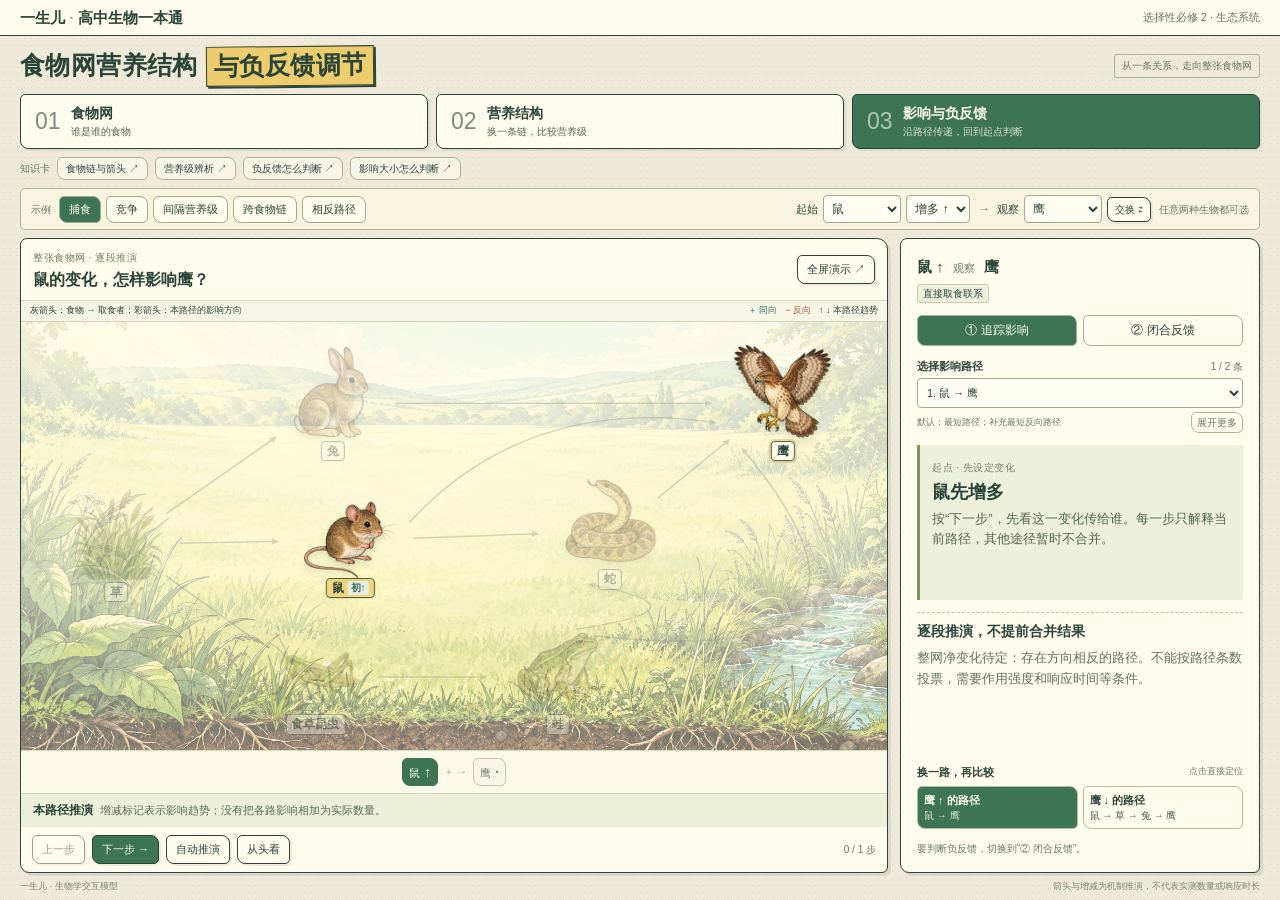
==== index.html @ 090e73b8 "Improve compact analysis layout and explain trophic impact limits" ====
<!doctype html><html lang="zh-CN"><head><meta charset="utf-8"><meta name="viewport" content="width=device-width,initial-scale=1"><meta name="color-scheme" content="light"><title>食物网营养结构与负反馈调节 · 一生儿</title><style>:root{--ink:#294439;--green:#3d7456;--paper:#fffbed;--gold:#edcc6d;--muted:#687762;--border:#d0d7bb;--positive:#38776d;--negative:#a45d34}
*{box-sizing:border-box}[hidden]{display:none!important}body{margin:0;color:var(--ink);background:#eee9d9 radial-gradient(#75794624 .7px,transparent .8px);background-size:7px 7px;font:13px/1.55 -apple-system,BlinkMacSystemFont,"PingFang SC","Microsoft YaHei",sans-serif;height:100dvh;min-height:660px;display:flex;flex-direction:column}button,input,select{font:inherit}button{color:inherit;cursor:pointer;background:var(--paper);border:1.3px solid var(--ink);border-radius:5px 8px 5px 8px;box-shadow:2px 2px 0 #29443915;padding:6px 10px;transition:background .15s}button:hover{background:#e8edcf}button:active{box-shadow:none}button:disabled{opacity:.5;cursor:default}button:focus-visible,a:focus-visible,select:focus-visible{outline:3px solid #b57929;outline-offset:2px}.primary,button[aria-pressed=true]{background:var(--green);color:var(--paper)}select{color:var(--ink);border:1px solid #9bad88;background:#fffdf4;border-radius:4px;padding:5px 6px;max-width:100%;min-width:0}a{color:var(--green)}header{background:var(--paper);border-bottom:1.5px solid var(--ink);flex:none}.brand{max-width:1520px;margin:auto;padding:6px 20px;display:flex;justify-content:space-between;align-items:center;font-size:11px}.brand b{font-size:15px}.brand b span{color:#9eab87}.book{color:var(--muted)}main{max-width:1520px;width:100%;margin:auto;padding:10px 20px 7px;min-height:0;flex:1;display:flex;flex-direction:column;gap:8px}.heading{display:flex;align-items:center;justify-content:space-between;gap:16px;flex:none}.heading h1{font-size:22px;line-height:1.5;margin:0;font-weight:800;letter-spacing:.4px}.heading h1>span{display:inline-block;background:var(--gold);border:1.5px solid var(--ink);box-shadow:2px 2px 0 var(--ink);margin-left:8px;padding:0 7px;transform:rotate(-.6deg)}.chapter-stamp{font-size:10px;color:#68775e;border:1px solid #a7b497;border-radius:3px;padding:3px 7px}.tabs{display:flex;gap:8px;flex:none}.tabs button{display:flex;align-items:center;flex:1;gap:10px;text-align:left;padding:6px 13px;border-width:1.5px}.tab-num{font-size:23px;line-height:1;font-weight:300;opacity:.6}.tabs b{font-size:14px}.tabs small{display:block;font-size:10px;opacity:.8}.resource-row{display:flex;gap:7px;align-items:center;flex-wrap:wrap;font-size:10px;flex:none}.resource-row>span{color:var(--muted)}.resource-row button{font-size:10px;padding:3px 8px;border-color:#aab397;background:#f8f5e7;box-shadow:none}.analysis-controls{display:flex;justify-content:space-between;align-items:center;gap:8px 16px;flex-wrap:wrap;padding:6px 10px;background:#f9f4df;border:1px solid #a9b593;border-radius:5px;flex:none}.preset-row,.pair-controls{display:flex;align-items:center;gap:5px}.preset-row>span{font-size:10px;color:var(--muted);margin-right:3px}.preset-row button{font-size:11px;padding:4px 9px;box-shadow:none;border-color:#9cac8b}.pair-controls label{display:flex;gap:5px;align-items:center;font-size:11px}.pair-controls select{font-size:12px;padding:3px 4px;height:28px}.pair-controls .small{padding:4px 7px;font-size:10px}.pair-arrow{margin:0 2px;color:#8a966e}.pair-hint{font-size:10px;color:var(--muted);margin-left:3px}.layout{display:grid;grid-template-columns:minmax(0,1fr) 335px;gap:12px;flex:1;min-height:0}.board,.paper{background:var(--paper);border:1.5px solid var(--ink);border-radius:7px 11px 6px 9px;box-shadow:3px 3px 0 #2944391a;overflow:hidden}.board{display:flex;flex-direction:column;min-height:0}.stage-head{display:flex;justify-content:space-between;align-items:center;gap:9px;padding:8px 12px;border-bottom:1px solid var(--border);flex:none}.eyebrow{font-size:10px;color:#718164;letter-spacing:.5px}.stage-head h2{font-size:16px;margin:0}.small{font-size:11px;padding:5px 9px}.world{position:relative;flex:1;min-height:180px;isolation:isolate;background-color:#e3edc1;background-position:center 55%;background-size:cover}.world:before{content:'';position:absolute;inset:0;background:linear-gradient(#fffceadd,#fffceabd 55%,#fffcea73);z-index:-1}.world-note{position:absolute;top:8px;left:10px;max-width:92%;font-size:10px;background:#fffbedee;padding:2px 7px;border:1px solid #abb896;border-radius:4px;z-index:4}.connections{position:absolute;inset:0;width:100%;height:100%;overflow:visible}.edge{fill:none;stroke:#496649;stroke-width:3;stroke-linecap:round}.edge.dim{opacity:.15}.edge.active{stroke:#b47624;stroke-width:4.5}.edge-under{fill:none;stroke:#fffcea;stroke-width:7;opacity:.7}.particle{fill:#f2d067;stroke:#76592d;stroke-width:.9;offset-rotate:0deg;animation:travel 5s linear infinite}.particle.dim{display:none}.paused .particle,.paused .node-art{animation-play-state:paused!important}@keyframes travel{from{offset-distance:0%}to{offset-distance:100%}}.organism{position:absolute;transform:translate(-50%,-50%);width:13%;max-width:125px;min-width:45px;z-index:2;box-shadow:none;border:0;border-radius:38%;background:transparent;padding:0}.organism:hover,.organism:active{transform:translate(-50%,-50%);background:#fffbed80;box-shadow:none}.organism[aria-pressed=true]{background:#fff5c790;box-shadow:0 0 0 2px #ba832d;color:var(--ink)}.organism.dim{opacity:.35;filter:saturate(.7)}.organism .art{filter:drop-shadow(0 5px 3px #42553620)}.art{width:100%;aspect-ratio:1;background-image:url('[data-uri]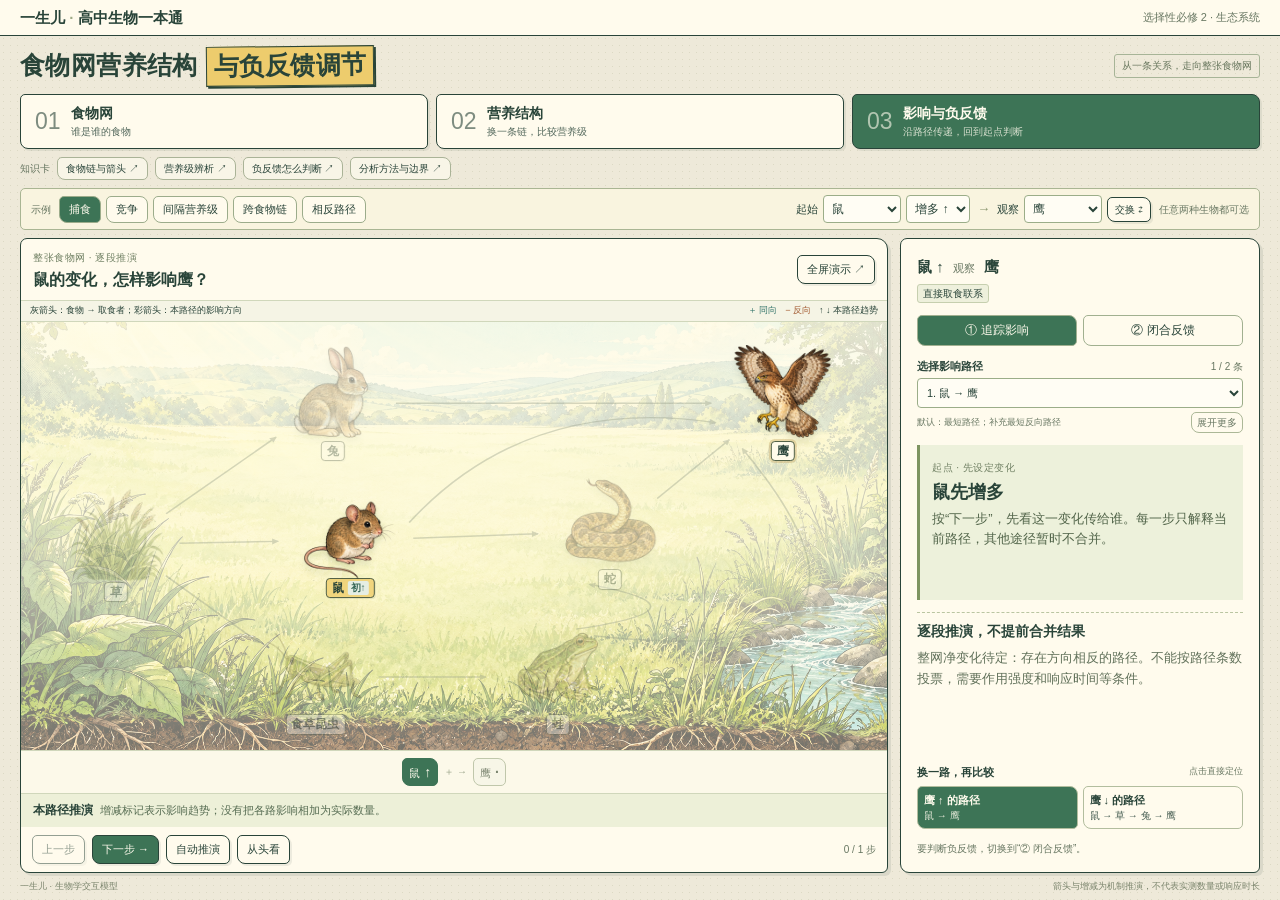
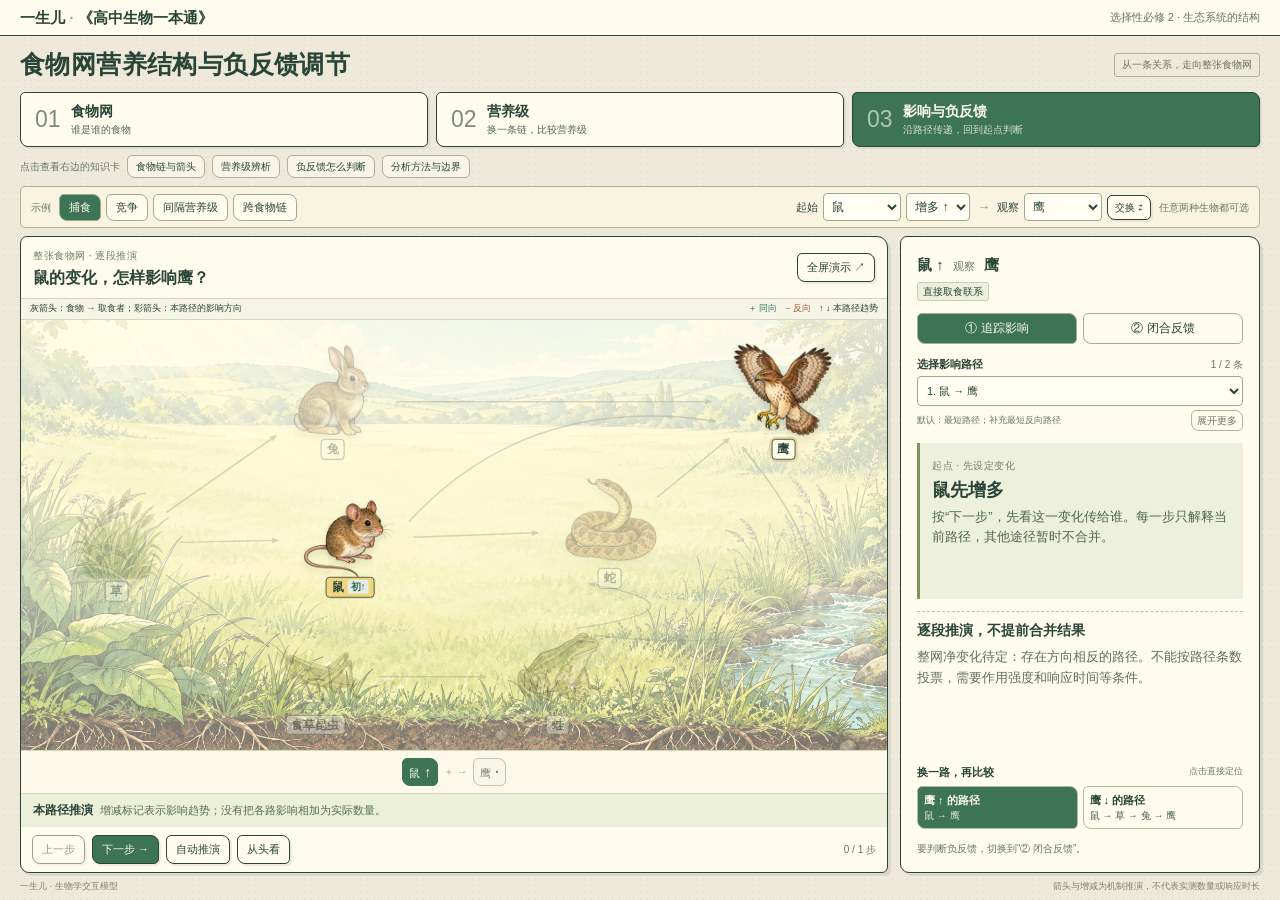
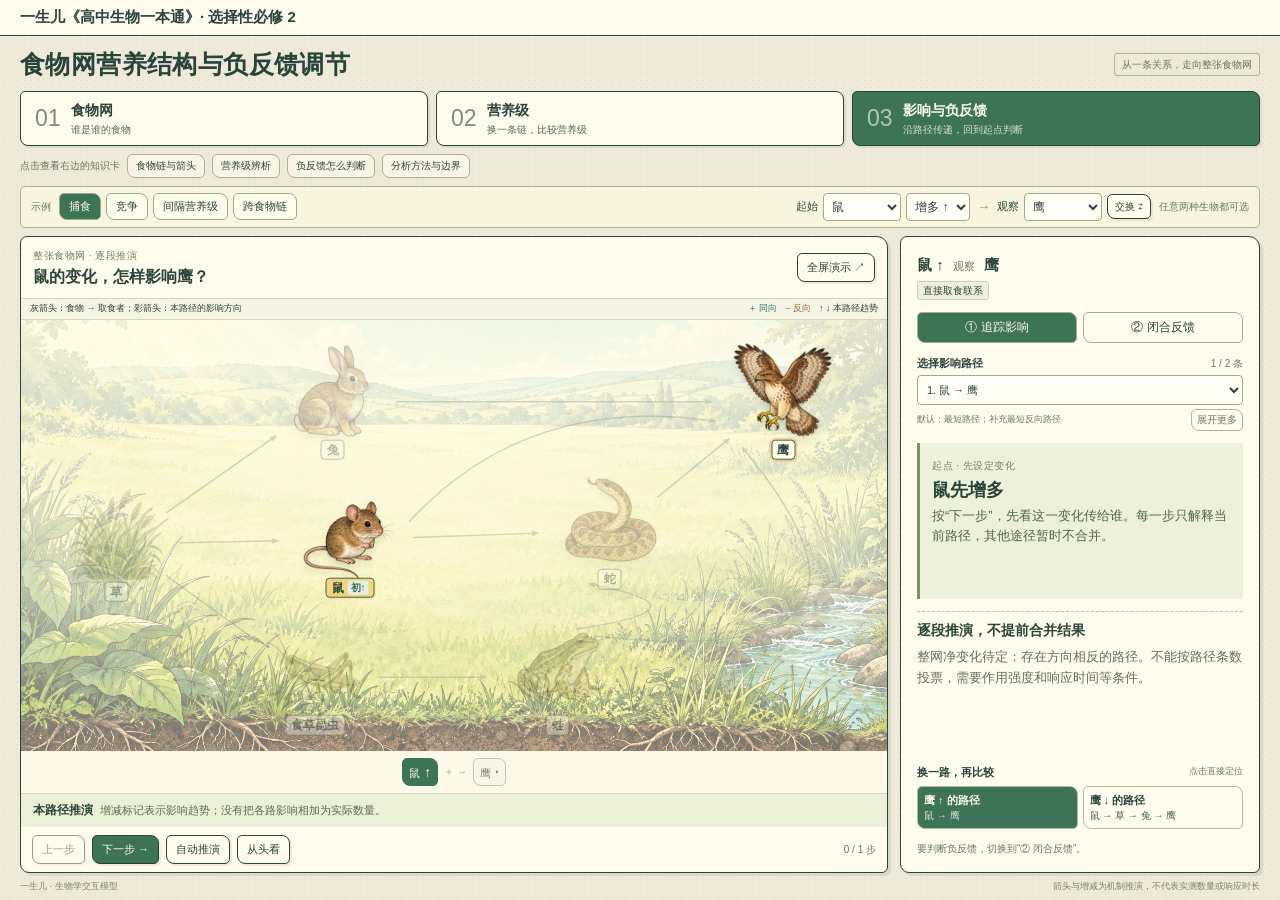
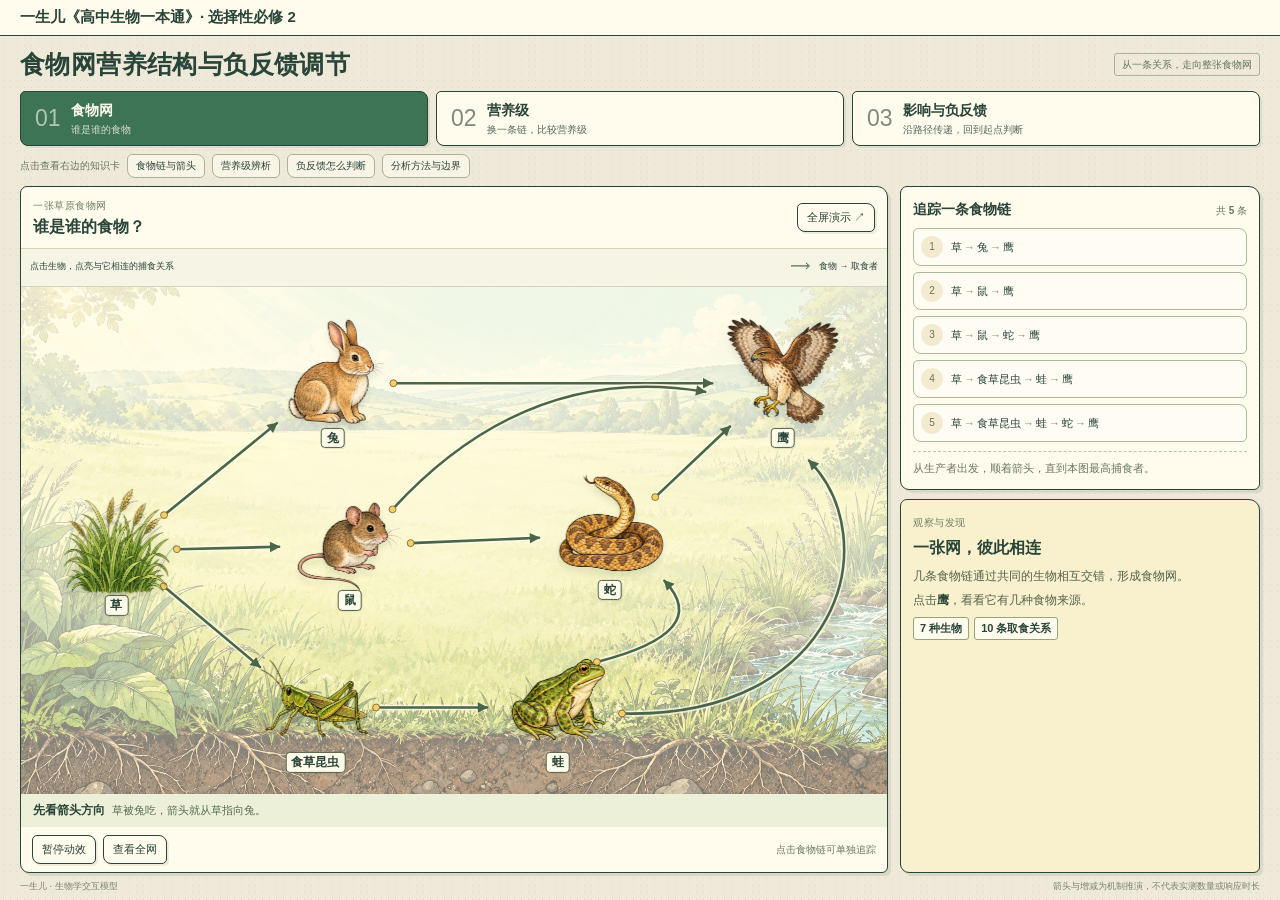
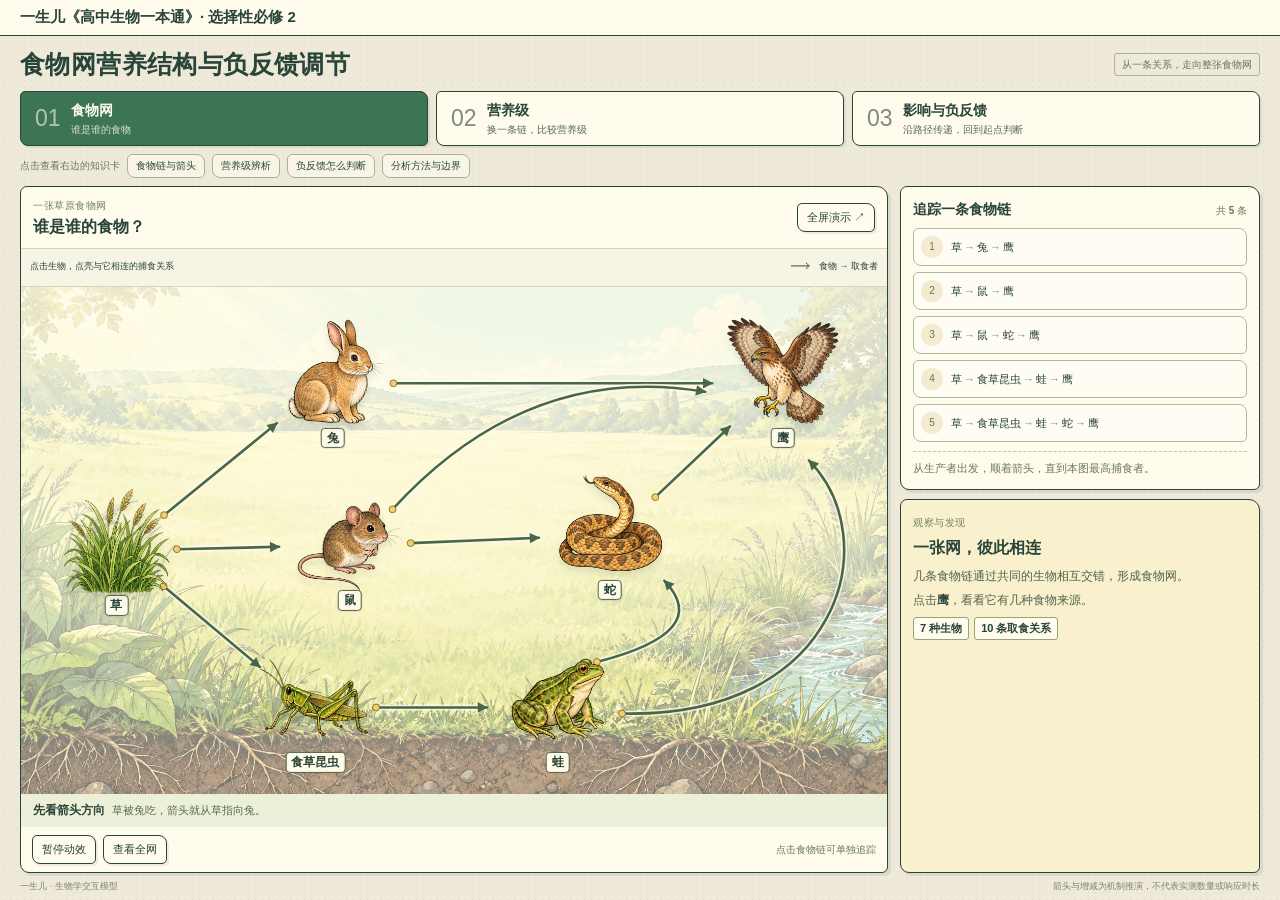
